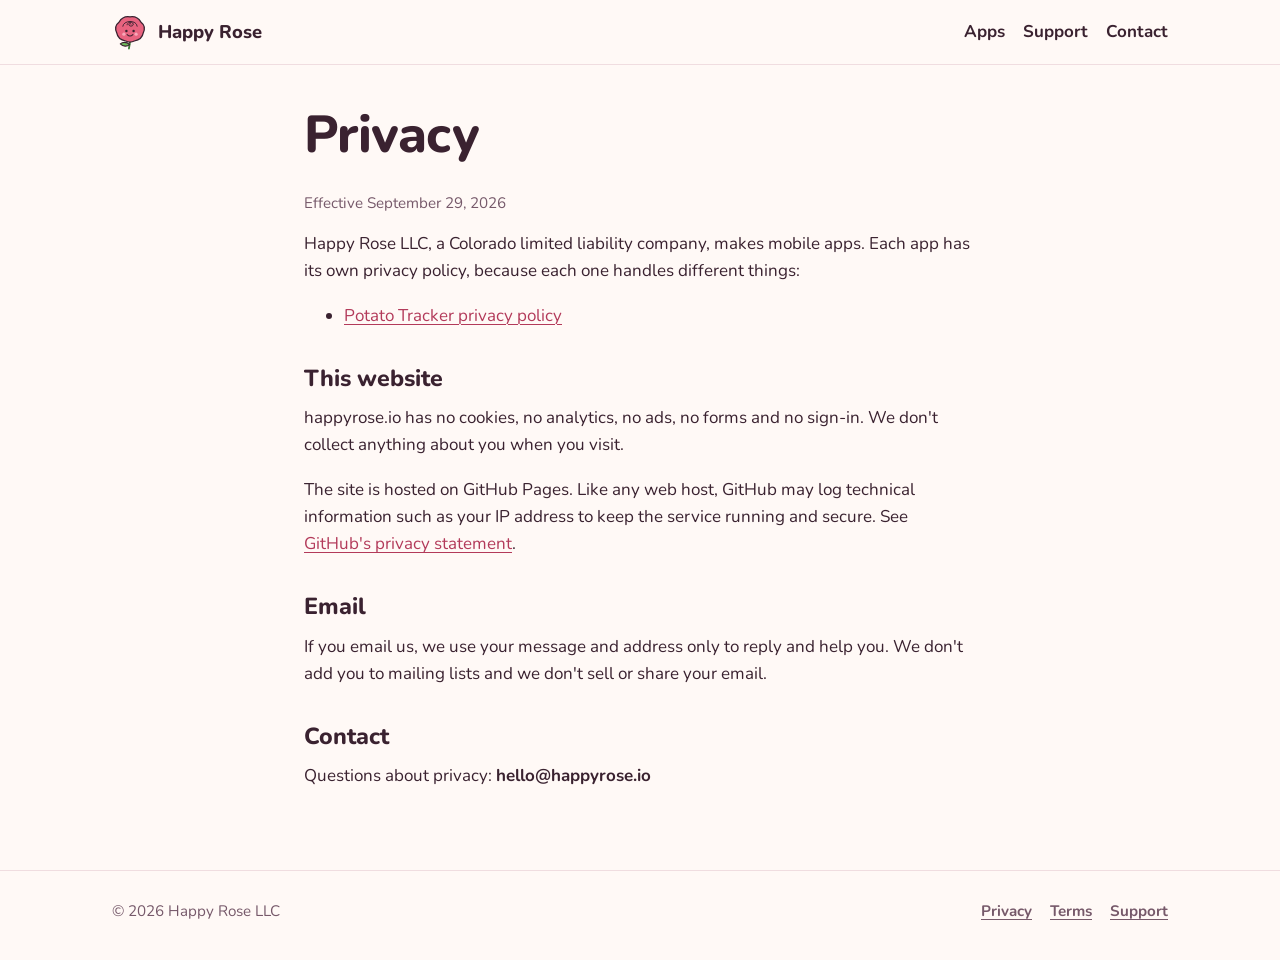
==== privacy/index.html @ 7b04fcc7 "Add Happy Rose LLC website with Potato Tracker page Co-Authored-By: Claude Opus 5.5 <noreply@anthrop" ====
<!doctype html>
<html lang="en">
<head>
<meta charset="utf-8">
<meta name="viewport" content="width=device-width, initial-scale=1">
<title>Privacy | Happy Rose LLC</title>
<meta name="description" content="How Happy Rose LLC handles your information on this website and in our apps.">
<link rel="canonical" href="https://happyrose.io/privacy/">
<link rel="icon" href="/favicon.svg" type="image/svg+xml">
<link rel="apple-touch-icon" href="/apple-touch-icon.png">
<meta name="theme-color" content="#FFF9F6" media="(prefers-color-scheme: light)">
<meta name="theme-color" content="#1B1317" media="(prefers-color-scheme: dark)">
<meta property="og:type" content="website">
<meta property="og:site_name" content="Happy Rose LLC">
<meta property="og:title" content="Privacy | Happy Rose LLC">
<meta property="og:description" content="How Happy Rose LLC handles your information on this website and in our apps.">
<meta property="og:url" content="https://happyrose.io/privacy/">
<meta property="og:image" content="https://happyrose.io/assets/img/og-happyrose.png">
<meta property="og:image:width" content="1200">
<meta property="og:image:height" content="630">
<meta name="twitter:card" content="summary_large_image">
<meta name="twitter:title" content="Privacy | Happy Rose LLC">
<meta name="twitter:description" content="How Happy Rose LLC handles your information on this website and in our apps.">
<meta name="twitter:image" content="https://happyrose.io/assets/img/og-happyrose.png">
<link rel="stylesheet" href="/assets/css/site.css">
</head>
<body>
<a class="skip" href="#main">Skip to content</a>
<header class="site-header">
  <div class="wrap">
    <a class="brand" href="/"><img src="/assets/img/logo.svg" alt="" width="36" height="36">Happy Rose</a>
    <nav class="site-nav" aria-label="Main">
      <ul>
        <li><a href="/#apps">Apps</a></li>
        <li><a href="/support/">Support</a></li>
        <li><a href="/#contact">Contact</a></li>
      </ul>
    </nav>
  </div>
</header>
<main id="main">
<article class="doc">
  <div class="wrap narrow">
    <h1>Privacy</h1>
    <p class="meta">Effective September 29, 2026</p>
    <p>Happy Rose LLC, a Colorado limited liability company, makes mobile apps. Each app has its own privacy policy, because each one handles different things:</p>
    <ul>
      <li><a href="/apps/potato-tracker/privacy/">Potato Tracker privacy policy</a></li>
    </ul>

    <h2>This website</h2>
    <p>happyrose.io has no cookies, no analytics, no ads, no forms and no sign-in. We don't collect anything about you when you visit.</p>
    <p>The site is hosted on GitHub Pages. Like any web host, GitHub may log technical information such as your IP address to keep the service running and secure. See <a href="https://docs.github.com/en/site-policy/privacy-policies/github-general-privacy-statement">GitHub's privacy statement</a>.</p>

    <h2>Email</h2>
    <p>If you email us, we use your message and address only to reply and help you. We don't add you to mailing lists and we don't sell or share your email.</p>

    <h2>Contact</h2>
    <p>Questions about privacy: <strong>hello@happyrose.io</strong></p>
  </div>
</article>
</main>
<footer class="site-footer">
  <div class="wrap">
    <p>© 2026 Happy Rose LLC</p>
    <nav aria-label="Legal">
      <ul>
        <li><a href="/privacy/">Privacy</a></li>
        <li><a href="/terms/">Terms</a></li>
        <li><a href="/support/">Support</a></li>
      </ul>
    </nav>
  </div>
</footer>
</body>
</html>
---- assets/css/site.css ----
/* Happy Rose LLC — shared styles. Tokens first; app pages override them with a body class. */

@font-face { font-family: "Nunito"; src: url("../fonts/nunito_regular.ttf") format("truetype"); font-weight: 400; font-display: swap; }
@font-face { font-family: "Nunito"; src: url("../fonts/nunito_bold.ttf") format("truetype"); font-weight: 700; font-display: swap; }
@font-face { font-family: "Nunito"; src: url("../fonts/nunito_extrabold.ttf") format("truetype"); font-weight: 800; font-display: swap; }
@font-face { font-family: "Fredoka"; src: url("../fonts/fredoka_semibold.ttf") format("truetype"); font-weight: 600; font-display: swap; }

:root {
  color-scheme: light dark;
  --bg: #FFF9F6;
  --surface: #FFFFFF;
  --tint: #FCE8EC;
  --text: #3A2230;
  --muted: #76596A;
  --accent: #B33A5A;
  --accent-strong: #E8637F;
  --on-accent: #FFFFFF;
  --line: #F0DDE0;
  --focus: #B33A5A;
  --font-body: "Nunito", system-ui, -apple-system, "Segoe UI", sans-serif;
  --font-display: "Nunito", system-ui, -apple-system, "Segoe UI", sans-serif;
  --display-weight: 800;
  --radius: 18px;
  --radius-lg: 26px;
  --max: 68rem;
  --gutter: 16px;
}

@media (prefers-color-scheme: dark) {
  :root {
    --bg: #1B1317;
    --surface: #271C22;
    --tint: #3A2530;
    --text: #F6E8EC;
    --muted: #C9ADB8;
    --accent: #F28CA6;
    --accent-strong: #F28CA6;
    --on-accent: #2A1520;
    --line: #3D2C34;
    --focus: #F28CA6;
  }
}

*, *::before, *::after { box-sizing: border-box; }
html { -webkit-text-size-adjust: 100%; }
body {
  margin: 0;
  background: var(--bg);
  color: var(--text);
  font-family: var(--font-body);
  font-size: 1.0625rem;
  line-height: 1.6;
  display: flex;
  flex-direction: column;
  min-height: 100vh;
}
main { flex: 1; }
img, svg { max-width: 100%; height: auto; display: block; }

h1, h2, h3 {
  font-family: var(--font-display);
  font-weight: var(--display-weight);
  line-height: 1.15;
  margin: 0 0 .5em;
  text-wrap: balance;
}
h1 { font-size: clamp(2rem, 6vw, 3.25rem); letter-spacing: -.01em; }
h2 { font-size: clamp(1.5rem, 4vw, 2rem); margin-top: 1.6em; }
h3 { font-size: 1.2rem; margin-top: 1.4em; }
p, ul, ol { margin: 0 0 1em; }
a { color: var(--accent); text-underline-offset: .18em; text-decoration-thickness: .08em; }
a:hover { text-decoration-thickness: .14em; }
:focus-visible { outline: 3px solid var(--focus); outline-offset: 3px; border-radius: 6px; }

.skip { position: absolute; left: -999px; top: 8px; background: var(--surface); padding: 8px 14px; border-radius: 10px; z-index: 10; }
.skip:focus { left: 8px; }

.wrap { max-width: var(--max); margin: 0 auto; padding: 0 var(--gutter); }
.narrow { max-width: 44rem; }

/* Header */
.site-header { border-bottom: 1.5px solid var(--line); background: var(--bg); }
.site-header .wrap { display: flex; align-items: center; justify-content: space-between; gap: 12px; min-height: 64px; flex-wrap: wrap; }
.brand { display: flex; align-items: center; gap: 10px; color: var(--text); text-decoration: none; font-weight: 800; font-size: 1.15rem; font-family: "Nunito", system-ui, sans-serif; }
.brand img { width: 36px; height: 36px; }
.site-nav ul { display: flex; gap: 4px 18px; list-style: none; margin: 0; padding: 0; flex-wrap: wrap; }
.site-nav a { color: var(--text); text-decoration: none; font-weight: 700; font-family: "Nunito", system-ui, sans-serif; }
.site-nav a:hover, .site-nav a[aria-current="page"] { color: var(--accent); text-decoration: underline; }

/* Footer */
.site-footer { border-top: 1.5px solid var(--line); margin-top: 64px; padding: 28px 0 36px; color: var(--muted); font-size: .95rem; font-family: "Nunito", system-ui, sans-serif; }
.site-footer .wrap { display: flex; flex-wrap: wrap; gap: 12px 28px; justify-content: space-between; align-items: center; }
.site-footer ul { display: flex; gap: 18px; list-style: none; margin: 0; padding: 0; flex-wrap: wrap; }
.site-footer a { color: var(--muted); font-weight: 700; }
.site-footer p { margin: 0; }

/* Sections */
.hero { padding: 56px 0 24px; }
.hero .lede { font-size: clamp(1.15rem, 2.6vw, 1.35rem); color: var(--muted); max-width: 38rem; }
.kicker { text-transform: uppercase; letter-spacing: .08em; font-size: .8rem; font-weight: 800; color: var(--accent); margin-bottom: .6em; }
.section { padding: 24px 0; }

/* App cards */
.app-grid { display: grid; grid-template-columns: repeat(auto-fill, minmax(min(100%, 290px), 1fr)); gap: 18px; padding: 0; margin: 0; list-style: none; }
.app-card {
  position: relative; display: flex; gap: 16px; align-items: flex-start;
  background: var(--surface); border: 1.5px solid var(--line); border-radius: var(--radius-lg);
  padding: 20px; transition: transform .15s ease, border-color .15s ease;
}
.app-card:hover { transform: translateY(-2px); border-color: var(--accent); }
.app-card img { width: 84px; height: 84px; border-radius: 20px; flex: none; border: 1.5px solid var(--line); }
.app-card h3 { margin: 2px 0 4px; font-size: 1.25rem; }
.app-card p { margin: 0 0 10px; color: var(--muted); font-size: 1rem; }
.app-card a { color: var(--text); text-decoration: none; }
.app-card a::after { content: ""; position: absolute; inset: 0; border-radius: inherit; }
.app-card--empty { border-style: dashed; background: transparent; align-items: center; color: var(--muted); }
.app-card--empty:hover { transform: none; border-color: var(--line); }
.app-card--empty .placeholder { width: 84px; height: 84px; border-radius: 20px; border: 1.5px dashed var(--line); display: grid; place-items: center; font-size: 2rem; flex: none; }

.pill { display: inline-block; font-size: .8rem; font-weight: 800; padding: 3px 10px; border-radius: 999px; background: var(--tint); color: var(--text); }

.panel { background: var(--surface); border: 1.5px solid var(--line); border-radius: var(--radius-lg); padding: 24px; }
.values { display: grid; grid-template-columns: repeat(auto-fit, minmax(min(100%, 220px), 1fr)); gap: 16px; list-style: none; padding: 0; }
.values li { background: var(--surface); border: 1.5px solid var(--line); border-radius: var(--radius); padding: 18px; }
.values strong { display: block; font-size: 1.05rem; margin-bottom: 4px; }
.values span { color: var(--muted); font-size: .98rem; }

.button {
  display: inline-block; background: var(--accent); color: var(--on-accent); font-weight: 800;
  padding: 12px 22px; border-radius: 999px; text-decoration: none; border: 0;
}
.button:hover { filter: brightness(1.07); }
.email { font-weight: 800; font-size: 1.15rem; word-break: break-all; }

/* Long-form legal and FAQ text */
.doc { padding-top: 40px; }
.doc .meta { color: var(--muted); font-size: .95rem; }
.doc h2 { font-size: 1.45rem; }
.doc li { margin-bottom: .4em; }
.doc details { background: var(--surface); border: 1.5px solid var(--line); border-radius: var(--radius); padding: 14px 18px; margin-bottom: 10px; }
.doc summary { cursor: pointer; font-weight: 800; }
.doc details[open] summary { margin-bottom: 8px; }
.doc details p:last-child { margin-bottom: 0; }
.toc { background: var(--tint); border-radius: var(--radius); padding: 16px 20px; }
.toc ul { margin: 0; padding-left: 1.2em; }
.note { background: var(--tint); border-radius: var(--radius); padding: 14px 18px; }

/* 404 */
.lost { text-align: center; padding: 72px 0 24px; }
.lost img { width: 180px; margin: 0 auto 20px; }

/* ---------- Potato Tracker page: the app's own palette and type (from its docs/DESIGN.md) ---------- */
.app-potato {
  --bg: #FAF7F0;
  --surface: #FFFFFF;
  --tint: #F6E7BD;
  --text: #3B2A1E;
  --muted: #7C6B59;
  --accent: #8B5E34;
  --accent-strong: #D9443A;
  --on-accent: #FFFFFF;
  --line: #EADFCB;
  --focus: #8B5E34;
  --font-display: "Fredoka", "Nunito", system-ui, sans-serif;
  --display-weight: 600;
}
@media (prefers-color-scheme: dark) {
  .app-potato {
    --bg: #1E1813;
    --surface: #2A221B;
    --tint: #4A3521;
    --text: #F1E7D8;
    --muted: #BCAB95;
    --accent: #C9955A;
    --accent-strong: #F07A70;
    --on-accent: #3B2A1E;
    --line: #3E3329;
    --focus: #C9955A;
  }
}
.app-hero { padding: 36px 0 8px; }
.app-title { display: flex; align-items: center; gap: 14px; margin-bottom: 18px; }
.app-title .icon { width: 72px; height: 72px; border-radius: 22%; box-shadow: 0 6px 18px rgba(59, 42, 30, .14); }
.app-name { font-family: var(--font-display); font-weight: 600; font-size: 1.35rem; margin: 0; }
.app-hero h1 { font-size: clamp(2.6rem, 10vw, 4.5rem); margin-bottom: .25em; }
.app-hero .tagline { font-size: clamp(1.1rem, 2.6vw, 1.3rem); color: var(--muted); max-width: 40rem; }
.cta-row { display: flex; flex-wrap: wrap; gap: 12px 20px; align-items: center; margin: 22px 0 0; }
.button.store { background: var(--text); color: var(--bg); font-size: 1.05rem; padding: 14px 24px; cursor: default; }
a.button.store[href] { cursor: pointer; }
.facts { display: flex; flex-wrap: wrap; gap: 8px; list-style: none; padding: 0; margin: 20px 0 0; }
.facts li { background: var(--surface); border: 1.5px solid var(--line); border-radius: 999px; padding: 4px 14px; font-weight: 700; font-size: .92rem; }

.stage { background: var(--tint); border-radius: 22px; padding: 18px; display: grid; place-items: center; }
.hero-art { margin-top: 28px; }
.hero-art img { width: min(100%, 300px); }
@media (min-width: 560px) { .hero-art img { width: 100%; max-width: 820px; } }

.steps { list-style: none; padding: 0; margin: 0; display: grid; gap: 16px; grid-template-columns: repeat(auto-fit, minmax(min(100%, 260px), 1fr)); counter-reset: step; }
.steps li { background: var(--surface); border: 1.5px solid var(--line); border-radius: 22px; padding: 20px; counter-increment: step; }
.steps h3 { margin: 0 0 6px; font-size: 1.3rem; }
.steps h3::before { content: counter(step); display: inline-grid; place-items: center; width: 1.6em; height: 1.6em; margin-right: .45em; border-radius: 50%; background: var(--accent); color: var(--on-accent); font-size: .8em; vertical-align: .08em; }
.steps p { margin: 0; color: var(--muted); }
.steps .art, .feature .art { background: var(--tint); border-radius: 18px; height: 170px; display: grid; place-items: center; margin-bottom: 16px; overflow: hidden; }
.steps .art img, .feature .art img { height: 140px; width: auto; }
.points { display: flex !important; justify-content: center; align-items: flex-end; gap: 14px; padding-bottom: 22px; }
.points span { display: flex; flex-direction: column; align-items: center; font-weight: 800; font-size: .85rem; color: var(--text); }
.points b { font-family: var(--font-display); font-weight: 600; display: grid; place-items: center; border-radius: 50%; background: #FFE27A; border: 2.5px solid #3B2A1E; margin-bottom: 6px; }
.points span:nth-child(1) b { width: 44px; height: 44px; font-size: 1.3rem; }
.points span:nth-child(2) b { width: 60px; height: 60px; font-size: 1.7rem; }
.points span:nth-child(3) b { width: 78px; height: 78px; font-size: 2.2rem; }

.features { display: grid; gap: 16px; grid-template-columns: repeat(auto-fit, minmax(min(100%, 280px), 1fr)); list-style: none; padding: 0; margin: 0; }
.feature { background: var(--surface); border: 1.5px solid var(--line); border-radius: 22px; padding: 20px; }
.feature h3 { margin: 0 0 6px; font-size: 1.3rem; }
.feature p { margin: 0; color: var(--muted); }
.feature .more { margin-top: 10px; }
.pill.soon { background: #FFE27A; color: #3B2A1E; margin-bottom: 10px; }

.ring { --p: 60; width: 124px; height: 124px; border-radius: 50%; display: grid; place-items: center;
  background: conic-gradient(var(--accent) calc(var(--p) * 1%), var(--line) 0); }
.ring span { width: 94px; height: 94px; border-radius: 50%; background: var(--surface); display: grid; place-content: center; text-align: center; color: var(--muted); font-weight: 800; font-size: .8rem; line-height: 1.1; }
.ring b { font-family: var(--font-display); font-weight: 600; font-size: 2rem; color: var(--text); }

.medals { display: flex !important; flex-wrap: wrap; align-content: center; justify-content: center; gap: 8px; padding: 12px; }
.medals span { background: radial-gradient(circle at 35% 30%, #FFF3D3, #FFE27A); border: 2px solid #E9B44C; color: #3B2A1E; border-radius: 999px; padding: 6px 12px; font-weight: 800; font-size: .88rem; }
.medals .locked { background: var(--surface); border-color: var(--line); color: var(--muted); border-style: dashed; }

.wide { display: grid; gap: 20px; align-items: center; }
.wide > * { min-width: 0; }
.wide h2 { margin-top: 0; }
.wide-text p { color: var(--muted); }
.map { padding: 0; overflow: hidden; background: #CFE3EA; }
.map img { width: 100%; }
.dish-row { list-style: none; padding: 0; margin: 12px 0 0; display: flex; gap: 10px; overflow-x: auto; scrollbar-width: thin; padding-bottom: 6px; }
.dish-row li { flex: 0 0 96px; text-align: center; font-size: .85rem; font-weight: 700; line-height: 1.2; }
.dish-row img { width: 80px; height: 80px; margin: 0 auto 6px; background: var(--tint); border-radius: 16px; padding: 6px; }

.joke { background: var(--surface); border: 1.5px solid var(--line); border-radius: 26px; padding: 24px; }
.joke h2 { margin-top: 0; }
.joke p { color: var(--muted); max-width: 40rem; }
.joke .stage img { width: 100%; max-width: 600px; }
.links-row { display: flex; flex-wrap: wrap; gap: 10px 22px; align-items: baseline; }

.final { display: flex; flex-wrap: wrap; align-items: center; gap: 8px 28px; background: var(--tint); border-radius: 26px; padding: 24px; }
.final img { width: 140px; }
.final h2 { margin-top: 0; }
.final p { color: var(--muted); }
.final .button.store { margin-top: 4px; }

@media (min-width: 860px) {
  .wide { grid-template-columns: 1.25fr 1fr; gap: 36px; }
}

@media (prefers-reduced-motion: reduce) {
  * { transition: none !important; }
}
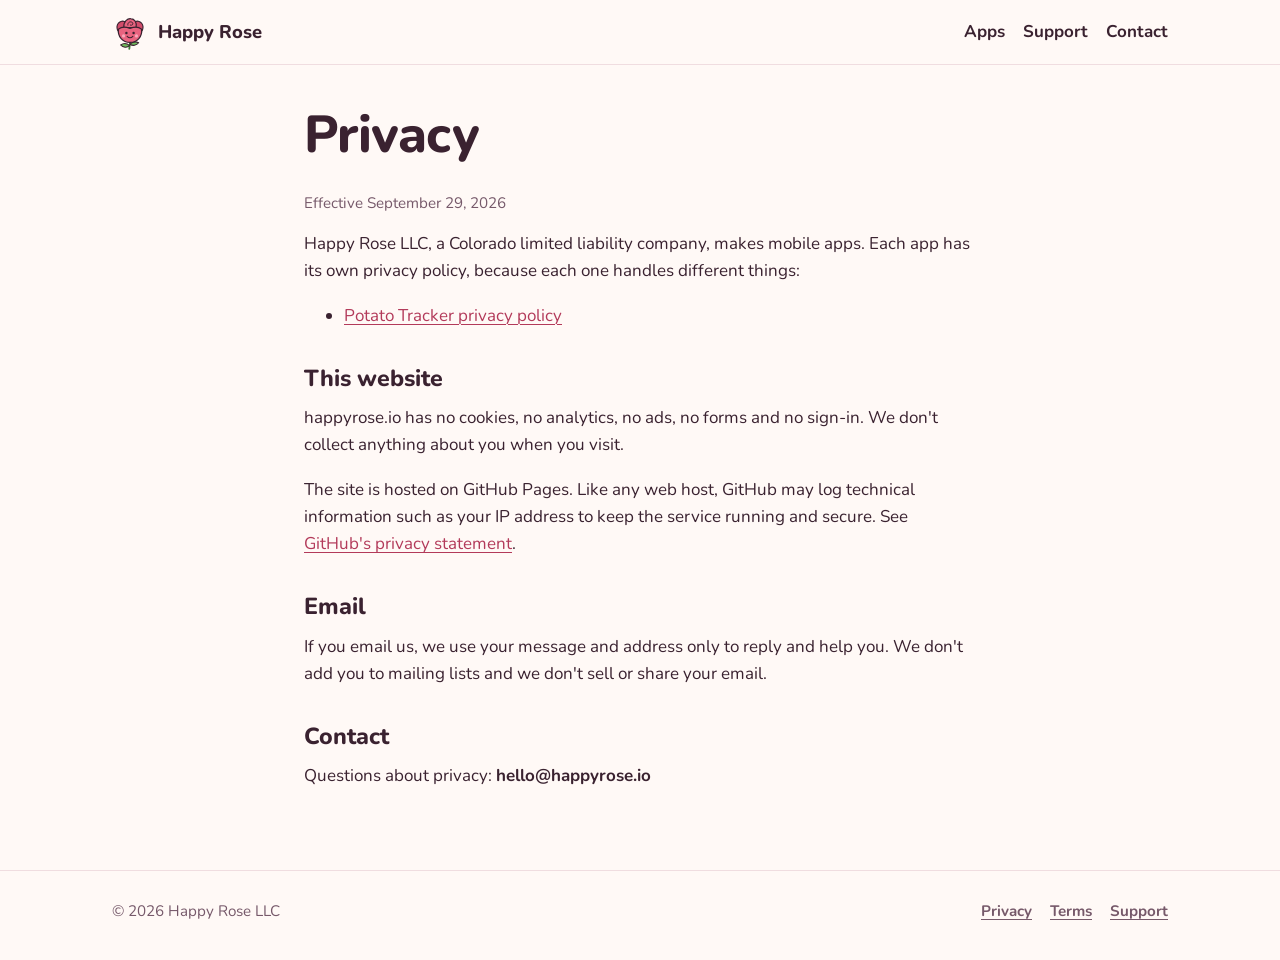
==== commit fd052258: "Light only, kit sync (world map with every dish), rose logo redraw, CLAUDE.md Co-Authored-By: Claude" ====
--- a/privacy/index.html
+++ b/privacy/index.html
@@ -8,8 +8,7 @@
 <link rel="canonical" href="https://happyrose.io/privacy/">
 <link rel="icon" href="/favicon.svg" type="image/svg+xml">
 <link rel="apple-touch-icon" href="/apple-touch-icon.png">
-<meta name="theme-color" content="#FFF9F6" media="(prefers-color-scheme: light)">
-<meta name="theme-color" content="#1B1317" media="(prefers-color-scheme: dark)">
+<meta name="theme-color" content="#FFF9F6">
 <meta property="og:type" content="website">
 <meta property="og:site_name" content="Happy Rose LLC">
 <meta property="og:title" content="Privacy | Happy Rose LLC">
--- a/assets/css/site.css
+++ b/assets/css/site.css
@@ -6,7 +6,7 @@
 @font-face { font-family: "Fredoka"; src: url("../fonts/fredoka_semibold.ttf") format("truetype"); font-weight: 600; font-display: swap; }
 
 :root {
-  color-scheme: light dark;
+  color-scheme: light;
   --bg: #FFF9F6;
   --surface: #FFFFFF;
   --tint: #FCE8EC;
@@ -26,20 +26,6 @@
   --gutter: 16px;
 }
 
-@media (prefers-color-scheme: dark) {
-  :root {
-    --bg: #1B1317;
-    --surface: #271C22;
-    --tint: #3A2530;
-    --text: #F6E8EC;
-    --muted: #C9ADB8;
-    --accent: #F28CA6;
-    --accent-strong: #F28CA6;
-    --on-accent: #2A1520;
-    --line: #3D2C34;
-    --focus: #F28CA6;
-  }
-}
 
 *, *::before, *::after { box-sizing: border-box; }
 html { -webkit-text-size-adjust: 100%; }
@@ -164,20 +150,6 @@
   --font-display: "Fredoka", "Nunito", system-ui, sans-serif;
   --display-weight: 600;
 }
-@media (prefers-color-scheme: dark) {
-  .app-potato {
-    --bg: #1E1813;
-    --surface: #2A221B;
-    --tint: #4A3521;
-    --text: #F1E7D8;
-    --muted: #BCAB95;
-    --accent: #C9955A;
-    --accent-strong: #F07A70;
-    --on-accent: #3B2A1E;
-    --line: #3E3329;
-    --focus: #C9955A;
-  }
-}
 .app-hero { padding: 36px 0 8px; }
 .app-title { display: flex; align-items: center; gap: 14px; margin-bottom: 18px; }
 .app-title .icon { width: 72px; height: 72px; border-radius: 22%; box-shadow: 0 6px 18px rgba(59, 42, 30, .14); }
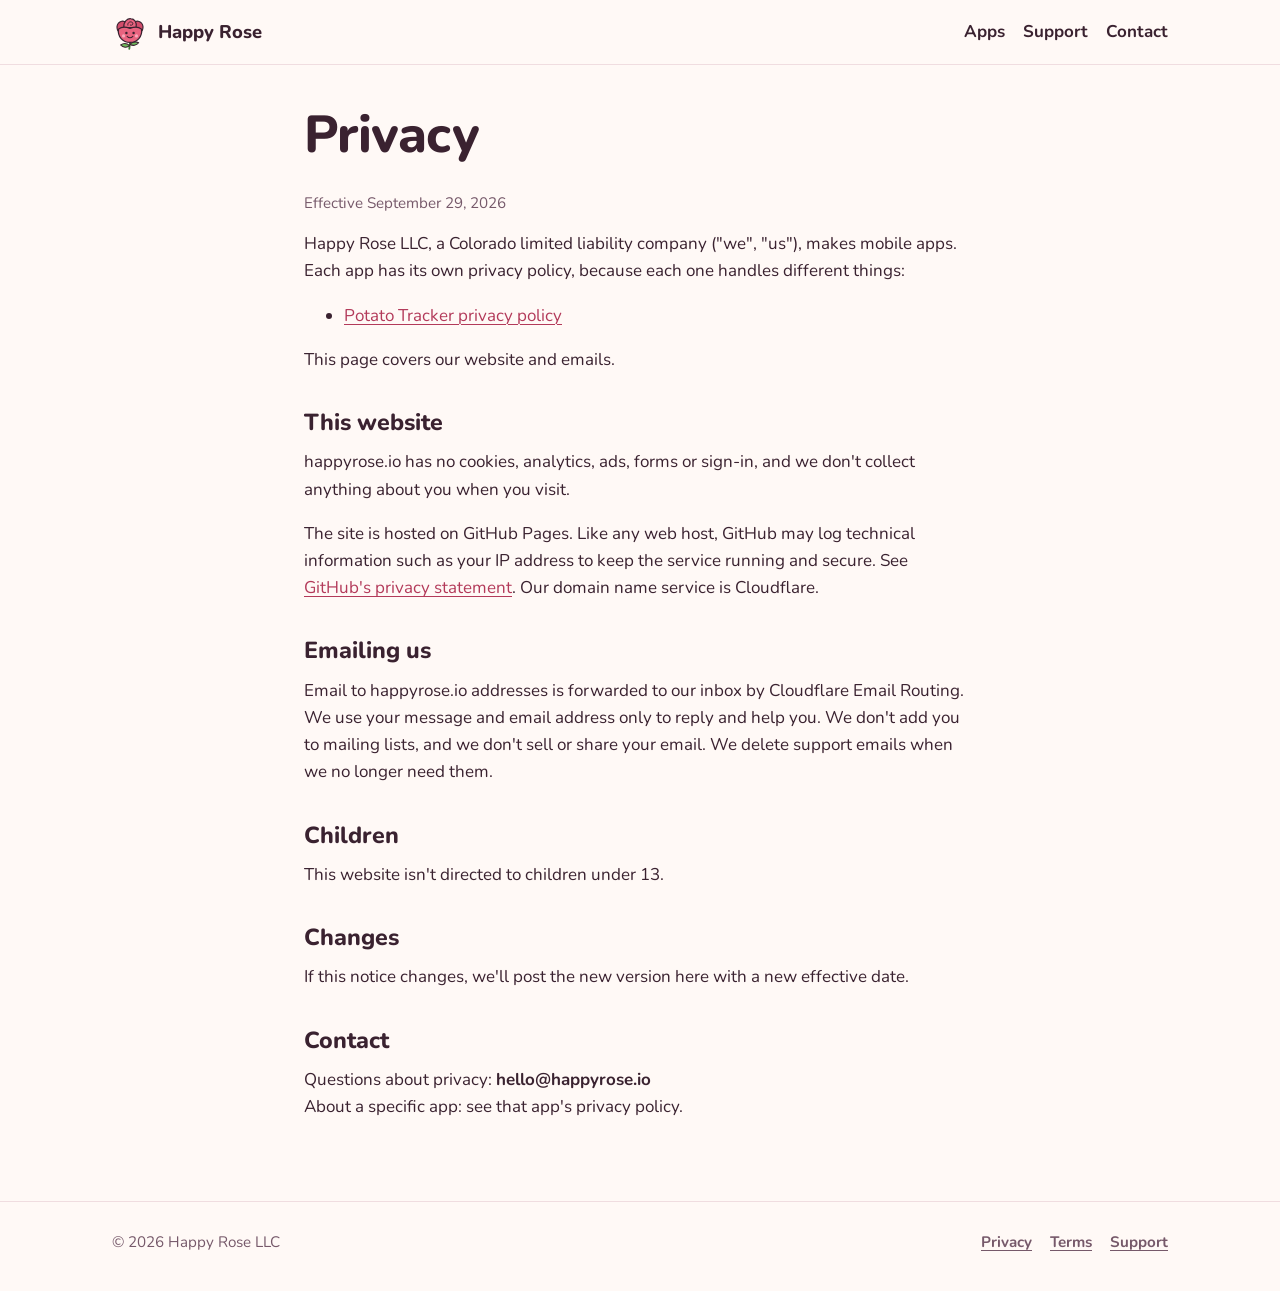
==== commit 1ac70283: "Full legal pages, fuller support page, legal sync rules in CLAUDE.md Co-Authored-By: Claude Opus 5.5" ====
--- a/privacy/index.html
+++ b/privacy/index.html
@@ -42,20 +42,27 @@
   <div class="wrap narrow">
     <h1>Privacy</h1>
     <p class="meta">Effective September 29, 2026</p>
-    <p>Happy Rose LLC, a Colorado limited liability company, makes mobile apps. Each app has its own privacy policy, because each one handles different things:</p>
+    <p>Happy Rose LLC, a Colorado limited liability company ("we", "us"), makes mobile apps. Each app has its own privacy policy, because each one handles different things:</p>
     <ul>
       <li><a href="/apps/potato-tracker/privacy/">Potato Tracker privacy policy</a></li>
     </ul>
+    <p>This page covers our website and emails.</p>
 
     <h2>This website</h2>
-    <p>happyrose.io has no cookies, no analytics, no ads, no forms and no sign-in. We don't collect anything about you when you visit.</p>
-    <p>The site is hosted on GitHub Pages. Like any web host, GitHub may log technical information such as your IP address to keep the service running and secure. See <a href="https://docs.github.com/en/site-policy/privacy-policies/github-general-privacy-statement">GitHub's privacy statement</a>.</p>
+    <p>happyrose.io has no cookies, analytics, ads, forms or sign-in, and we don't collect anything about you when you visit.</p>
+    <p>The site is hosted on GitHub Pages. Like any web host, GitHub may log technical information such as your IP address to keep the service running and secure. See <a href="https://docs.github.com/en/site-policy/privacy-policies/github-general-privacy-statement">GitHub's privacy statement</a>. Our domain name service is Cloudflare.</p>
 
-    <h2>Email</h2>
-    <p>If you email us, we use your message and address only to reply and help you. We don't add you to mailing lists and we don't sell or share your email.</p>
+    <h2>Emailing us</h2>
+    <p>Email to happyrose.io addresses is forwarded to our inbox by Cloudflare Email Routing. We use your message and email address only to reply and help you. We don't add you to mailing lists, and we don't sell or share your email. We delete support emails when we no longer need them.</p>
+
+    <h2>Children</h2>
+    <p>This website isn't directed to children under 13.</p>
+
+    <h2>Changes</h2>
+    <p>If this notice changes, we'll post the new version here with a new effective date.</p>
 
     <h2>Contact</h2>
-    <p>Questions about privacy: <strong>hello@happyrose.io</strong></p>
+    <p>Questions about privacy: <strong>hello@happyrose.io</strong><br>About a specific app: see that app's privacy policy.</p>
   </div>
 </article>
 </main>
--- a/assets/css/site.css
+++ b/assets/css/site.css
@@ -127,9 +127,34 @@
 .doc summary { cursor: pointer; font-weight: 800; }
 .doc details[open] summary { margin-bottom: 8px; }
 .doc details p:last-child { margin-bottom: 0; }
+.doc .table-wrap { overflow-x: auto; margin: 0 0 1em; border: 1.5px solid var(--line); border-radius: var(--radius); background: var(--surface); }
+.doc table { border-collapse: collapse; width: 100%; font-size: .95rem; min-width: 520px; }
+.doc th, .doc td { text-align: left; vertical-align: top; padding: 10px 12px; border-bottom: 1px solid var(--line); }
+.doc th { background: var(--tint); font-weight: 800; }
+.doc tr:last-child td { border-bottom: 0; }
+.doc h2 { scroll-margin-top: 16px; }
+@media (max-width: 600px) {
+  .doc .table-wrap { border: 0; background: none; overflow: visible; }
+  .doc table { min-width: 0; }
+  .doc thead { position: absolute; width: 1px; height: 1px; overflow: hidden; clip: rect(0 0 0 0); }
+  .doc tr { display: block; background: var(--surface); border: 1.5px solid var(--line); border-radius: var(--radius); margin-bottom: 10px; padding: 6px 0; }
+  .doc td { display: block; border: 0; padding: 4px 14px; }
+  .doc td::before { content: attr(data-label); display: block; font-size: .75rem; font-weight: 800; text-transform: uppercase; letter-spacing: .06em; color: var(--muted); }
+}
 .toc { background: var(--tint); border-radius: var(--radius); padding: 16px 20px; }
 .toc ul { margin: 0; padding-left: 1.2em; }
 .note { background: var(--tint); border-radius: var(--radius); padding: 14px 18px; }
+
+.lede-sm { font-size: 1.15rem; color: var(--muted); }
+.support-app { display: flex; gap: 18px; align-items: flex-start; background: var(--surface); border: 1.5px solid var(--line); border-radius: var(--radius-lg); padding: 20px; }
+.support-app img { width: 72px; height: 72px; border-radius: 22%; flex: none; border: 1.5px solid var(--line); }
+.support-app h3 { margin: 0 0 4px; font-size: 1.25rem; }
+.support-app p { color: var(--muted); margin-bottom: 12px; }
+.support-links { display: flex; flex-wrap: wrap; gap: 10px 18px; align-items: center; margin: 0 !important; }
+.contact-grid { display: grid; gap: 20px; grid-template-columns: repeat(auto-fit, minmax(min(100%, 240px), 1fr)); }
+.contact-grid p { margin: 0 0 4px; }
+.contact-grid p:last-child { color: var(--muted); }
+@media (max-width: 480px) { .support-app { flex-direction: column; } }
 
 /* 404 */
 .lost { text-align: center; padding: 72px 0 24px; }
